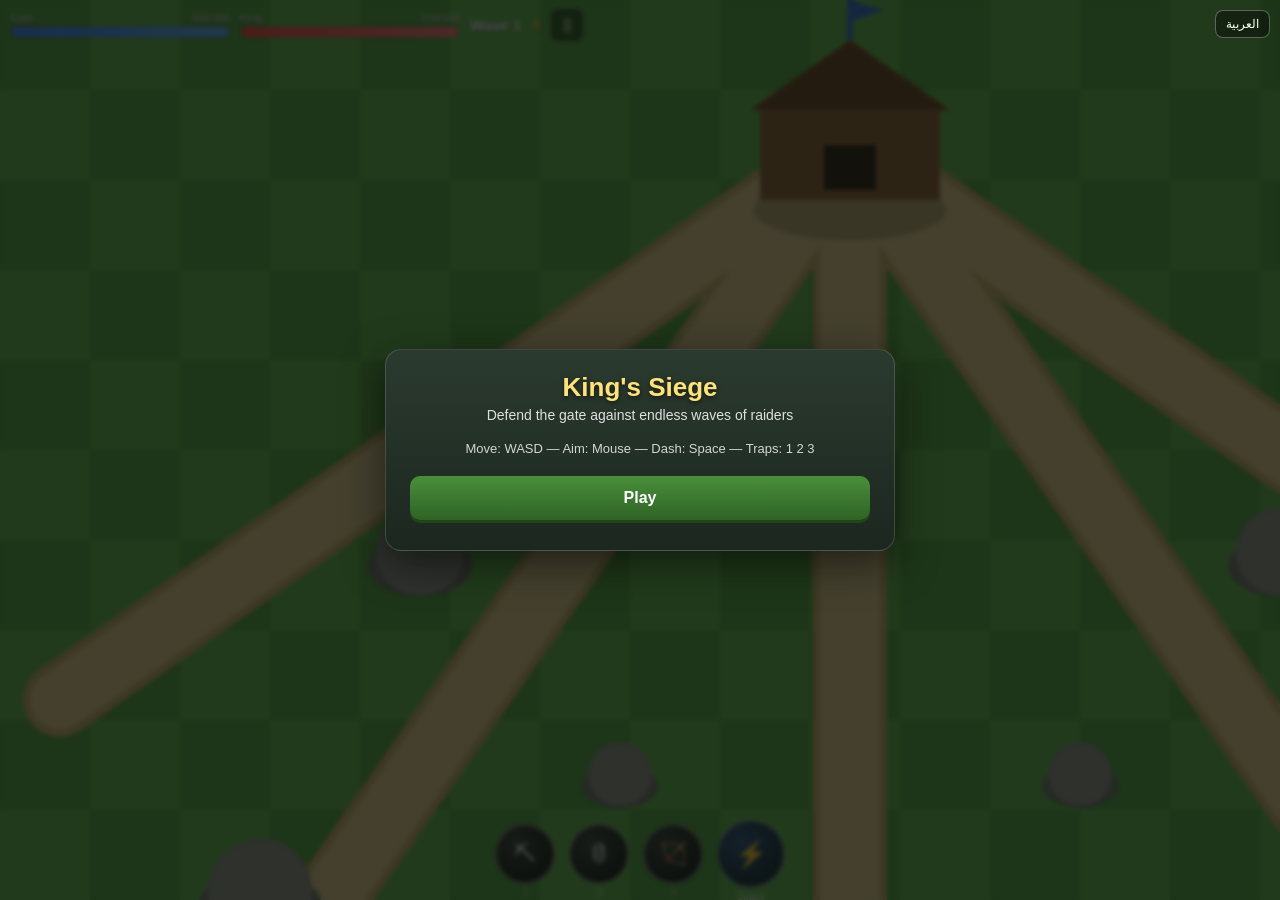
==== king-siege/index.html @ 13a7cc42 "Add King's Siege: a twin-stick gate-defense action game Top-down browser game inspired by mobile ads" ====
<!doctype html>
<html>
<head>
<meta charset="utf-8">
<meta name="viewport" content="width=device-width, initial-scale=1, maximum-scale=1, user-scalable=no, viewport-fit=cover">
<meta name="theme-color" content="#1a2a1f">
<title>King's Siege</title>
<link rel="icon" href="data:image/svg+xml,%3Csvg xmlns='http://www.w3.org/2000/svg' viewBox='0 0 32 32'%3E%3Crect width='32' height='32' fill='%235fae4a'/%3E%3Ccircle cx='16' cy='16' r='10' fill='%232b5fcf'/%3E%3Ccircle cx='16' cy='16' r='6' fill='%23f0c443'/%3E%3C/svg%3E">
<link rel="stylesheet" href="./style.css">
</head>
<body>
<canvas id="c"></canvas>
<div id="dev"></div>

<!-- HUD -->
<div id="hud">
  <div class="bar-wrap">
    <div class="bar-label"><span id="gateLbl">Gate</span><span id="gateNum">300/300</span></div>
    <div class="bar-bg"><div class="bar-fill gate" id="gateBar" style="width:100%"></div></div>
  </div>
  <div class="bar-wrap">
    <div class="bar-label"><span id="hpLbl">King</span><span id="hpNum">100/100</span></div>
    <div class="bar-bg"><div class="bar-fill hp" id="hpBar" style="width:100%"></div></div>
  </div>
  <div id="hudRight">
    <span id="waveLabel">Wave 1</span>
    <span id="goldLabel">0</span>
  </div>
  <button id="pauseBtn">||</button>
</div>

<div id="banner"></div>
<div id="floatTexts"></div>

<!-- virtual joysticks -->
<div class="stick-base" id="moveBase"></div>
<div class="stick-nub" id="moveNub"></div>
<div class="stick-base" id="aimBase"></div>
<div class="stick-nub" id="aimNub"></div>

<!-- bottom action bar -->
<div id="actionbar">
  <button class="actbtn" id="trapBtn1" data-trap="spike"><div class="cd" id="cd1"></div><span>⛏</span><span class="key">1</span></button>
  <button class="actbtn" id="trapBtn2" data-trap="barrel"><div class="cd" id="cd2"></div><span>🛢</span><span class="key">2</span></button>
  <button class="actbtn" id="trapBtn3" data-trap="tower"><div class="cd" id="cd3"></div><span>🏹</span><span class="key">3</span></button>
  <button class="actbtn dash" id="dashBtn"><div class="cd" id="cdDash"></div><span>⚡</span><span class="key" id="dashKey">Space</span></button>
</div>

<!-- start modal -->
<div class="modal" id="startModal">
  <button class="langbtn" id="langBtn1">English</button>
  <div class="card">
    <h1 id="startTitle">King's Siege</h1>
    <p class="sub" id="startSub">Defend the gate</p>
    <p class="howto" id="howto"></p>
    <button class="bigbtn" id="playBtn">Play</button>
  </div>
</div>

<!-- pause modal -->
<div class="modal hidden" id="pauseModal">
  <div class="card">
    <h1 id="pauseTitle">Paused</h1>
    <button class="bigbtn" id="resumeBtn">Resume</button>
    <button class="bigbtn secondary" id="restartFromPauseBtn">Restart</button>
    <button class="bigbtn ghost" id="menuFromPauseBtn">Main menu</button>
  </div>
</div>

<!-- shop modal -->
<div class="modal hidden" id="shopModal">
  <div class="card">
    <h1 id="shopTitle">Upgrade Shop</h1>
    <p class="sub" id="shopSub">Spend gold</p>
    <div class="upgrades" id="upgradeList"></div>
    <button class="bigbtn ghost" id="rerollBtn">Reroll (free)</button>
    <button class="bigbtn" id="nextWaveBtn">Next wave</button>
  </div>
</div>

<!-- game over modal -->
<div class="modal hidden" id="gameOverModal">
  <div class="card">
    <h1 id="goTitle">The gate has fallen</h1>
    <p class="sub" id="goSub">You held the line until wave 1</p>
    <p class="sub" id="goBest"></p>
    <button class="bigbtn" id="restartBtn">Restart</button>
    <button class="bigbtn ghost" id="menuFromGoBtn">Main menu</button>
  </div>
</div>

<script type="module" src="./main.js"></script>
</body>
</html>
---- king-siege/style.css ----
html, body {
  margin: 0;
  height: 100%;
  overflow: hidden;
  background: #1a2a1f;
  font-family: "Segoe UI", Tahoma, Geneva, Verdana, sans-serif;
  touch-action: none;
  -webkit-user-select: none;
  user-select: none;
}
canvas { display: block; position: fixed; inset: 0; }

#dev {
  position: fixed; top: 4px; left: 4px; color: #7CFC00;
  font: 12px monospace; z-index: 50; display: none; pointer-events: none;
  text-shadow: 0 0 2px #000;
}

/* ---------- HUD (top bar) ---------- */
#hud {
  position: fixed; top: 0; left: 0; right: 0; z-index: 20;
  display: flex; align-items: center; gap: 10px;
  padding: 8px 10px; box-sizing: border-box;
  pointer-events: none;
  font-size: 13px; color: #fff;
  text-shadow: 0 1px 2px rgba(0,0,0,.8);
}
[dir="rtl"] #hud { direction: rtl; }
.bar-wrap { flex: 1; min-width: 60px; max-width: 220px; }
.bar-label { display: flex; justify-content: space-between; font-size: 11px; opacity: .9; margin-bottom: 2px; }
.bar-bg { height: 10px; border-radius: 6px; background: rgba(0,0,0,.45); border: 1px solid rgba(255,255,255,.25); overflow: hidden; }
.bar-fill { height: 100%; border-radius: 6px; transition: width .15s ease-out; }
.bar-fill.gate { background: linear-gradient(90deg,#3b82f6,#60a5fa); }
.bar-fill.hp { background: linear-gradient(90deg,#ef4444,#f87171); }
#hudRight { display: flex; align-items: center; gap: 12px; white-space: nowrap; }
#waveLabel { font-weight: 700; font-size: 15px; }
#goldLabel { font-weight: 700; color: #ffd766; }
#pauseBtn {
  pointer-events: auto; width: 34px; height: 34px; border-radius: 8px;
  background: rgba(0,0,0,.45); border: 1px solid rgba(255,255,255,.3);
  color: #fff; font-size: 16px; display: flex; align-items: center; justify-content: center;
}

/* ---------- banners ---------- */
#banner {
  position: fixed; top: 22%; left: 50%; transform: translate(-50%,-50%) scale(.9);
  z-index: 25; font-size: 34px; font-weight: 800; color: #ffe27a;
  text-shadow: 0 2px 6px rgba(0,0,0,.8), 0 0 20px rgba(255,180,0,.6);
  opacity: 0; pointer-events: none; transition: opacity .25s ease, transform .25s ease;
  text-align: center; padding: 0 12px;
}
#banner.show { opacity: 1; transform: translate(-50%,-50%) scale(1); }

/* ---------- bottom action bar ---------- */
#actionbar {
  position: fixed; left: 0; right: 0; bottom: 0; z-index: 20;
  display: flex; align-items: center; justify-content: center; gap: 14px;
  height: 92px; padding-bottom: env(safe-area-inset-bottom, 0);
  pointer-events: none;
}
.actbtn {
  pointer-events: auto; position: relative; width: 60px; height: 60px; border-radius: 50%;
  background: radial-gradient(circle at 35% 30%, #3a3a3a, #17171a 70%);
  border: 2px solid rgba(255,255,255,.35); color: #fff;
  display: flex; align-items: center; justify-content: center; font-size: 22px;
  opacity: .95;
}
.actbtn.locked { opacity: .35; filter: grayscale(1); }
.actbtn .cd {
  position: absolute; inset: 0; border-radius: 50%;
  background: conic-gradient(rgba(0,0,0,.75) var(--p,0%), transparent 0);
  pointer-events: none;
}
.actbtn .key { position: absolute; bottom: -16px; font-size: 10px; opacity: .7; left: 50%; transform: translateX(-50%); }
.actbtn.dash { width: 68px; height: 68px; font-size: 26px; background: radial-gradient(circle at 35% 30%, #2b4a86, #142238 70%); }

/* ---------- joystick zones (visual nub) ---------- */
.stick-base { position: fixed; z-index: 15; width: 100px; height: 100px; border-radius: 50%;
  border: 2px solid rgba(255,255,255,.35); background: rgba(255,255,255,.06); display: none; }
.stick-nub { position: fixed; z-index: 16; width: 46px; height: 46px; border-radius: 50%;
  background: rgba(255,255,255,.35); display: none; }

/* ---------- modals ---------- */
.modal {
  position: fixed; inset: 0; z-index: 40; display: flex; align-items: center; justify-content: center;
  background: rgba(10,15,10,.72); backdrop-filter: blur(2px);
}
.modal.hidden { display: none; }
.card {
  background: linear-gradient(180deg,#2b3a2f,#1c271f); border: 1px solid rgba(255,255,255,.15);
  border-radius: 16px; padding: 22px 24px; max-width: 460px; width: 92%; color: #fff;
  box-shadow: 0 12px 40px rgba(0,0,0,.5); text-align: center; max-height: 88vh; overflow-y: auto;
}
.card h1 { margin: 0 0 4px; font-size: 26px; color: #ffe27a; text-shadow: 0 2px 4px rgba(0,0,0,.5); }
.card p.sub { margin: 0 0 16px; opacity: .85; font-size: 14px; }
.bigbtn {
  display: block; width: 100%; padding: 13px; margin: 8px 0; border: none; border-radius: 10px;
  background: linear-gradient(180deg,#4a8f3c,#2f6326); color: #fff; font-size: 16px; font-weight: 700;
  box-shadow: 0 3px 0 #1f4519;
}
.bigbtn:active { transform: translateY(2px); box-shadow: 0 1px 0 #1f4519; }
.bigbtn.secondary { background: linear-gradient(180deg,#4a4a4a,#2c2c2c); box-shadow: 0 3px 0 #191919; }
.bigbtn.ghost { background: transparent; border: 1px solid rgba(255,255,255,.3); box-shadow: none; }
.howto { font-size: 13px; opacity: .8; margin: 10px 0 16px; line-height: 1.6; }
.langbtn {
  position: absolute; top: 10px; inset-inline-end: 10px; z-index: 41; pointer-events: auto;
  padding: 6px 10px; border-radius: 8px; background: rgba(0,0,0,.4); color: #fff; border: 1px solid rgba(255,255,255,.3);
  font-size: 12px;
}

.upgrades { display: flex; flex-direction: column; gap: 8px; margin: 14px 0; }
.upgcard {
  display: flex; align-items: center; justify-content: space-between; gap: 10px;
  background: rgba(255,255,255,.06); border: 1px solid rgba(255,255,255,.15); border-radius: 10px;
  padding: 10px 12px; text-align: start;
}
.upgcard .info { flex: 1; }
.upgcard .name { font-weight: 700; font-size: 14px; }
.upgcard .desc { font-size: 12px; opacity: .75; }
.upgcard button {
  border: none; border-radius: 8px; padding: 8px 12px; font-weight: 700; font-size: 13px;
  background: linear-gradient(180deg,#e8b93a,#c8931c); color: #2a1c00; white-space: nowrap;
}
.upgcard button:disabled { opacity: .4; }

#floatTexts { position: fixed; inset: 0; z-index: 18; pointer-events: none; overflow: hidden; }
.floatText {
  position: absolute; font-weight: 800; font-size: 15px; color: #fff;
  text-shadow: 0 1px 3px rgba(0,0,0,.8); transform: translate(-50%,-50%);
  animation: floatUp 0.8s ease-out forwards;
}
@keyframes floatUp {
  0% { opacity: 1; transform: translate(-50%,-50%) translateY(0); }
  100% { opacity: 0; transform: translate(-50%,-50%) translateY(-40px); }
}
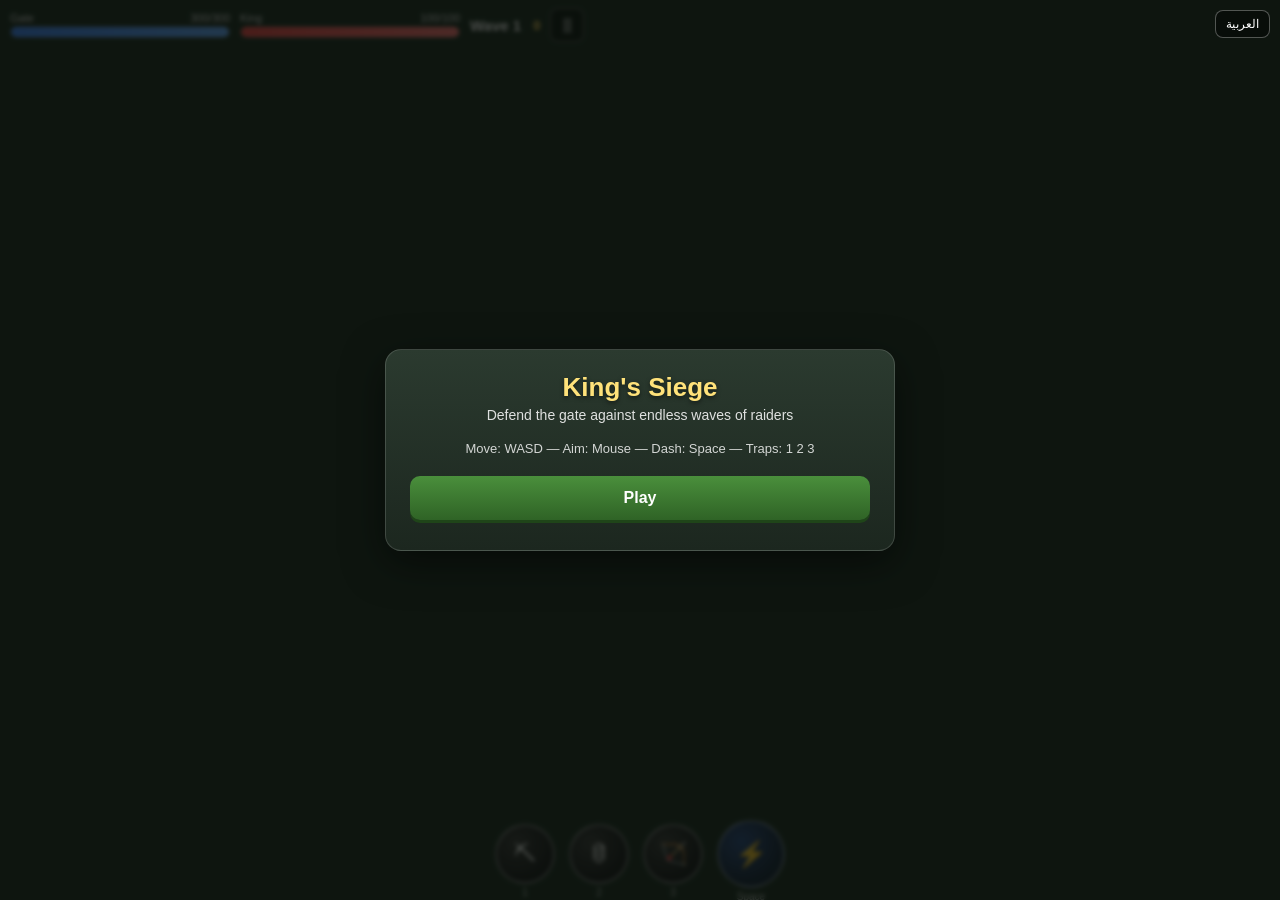
==== commit d37ed0ae: "Make King's Siege installable as a PWA Add a web app manifest, generated app icons (home-screen icon" ====
--- a/king-siege/index.html
+++ b/king-siege/index.html
@@ -4,8 +4,14 @@
 <meta charset="utf-8">
 <meta name="viewport" content="width=device-width, initial-scale=1, maximum-scale=1, user-scalable=no, viewport-fit=cover">
 <meta name="theme-color" content="#1a2a1f">
+<meta name="mobile-web-app-capable" content="yes">
+<meta name="apple-mobile-web-app-capable" content="yes">
+<meta name="apple-mobile-web-app-status-bar-style" content="black-translucent">
+<meta name="apple-mobile-web-app-title" content="King's Siege">
 <title>King's Siege</title>
-<link rel="icon" href="data:image/svg+xml,%3Csvg xmlns='http://www.w3.org/2000/svg' viewBox='0 0 32 32'%3E%3Crect width='32' height='32' fill='%235fae4a'/%3E%3Ccircle cx='16' cy='16' r='10' fill='%232b5fcf'/%3E%3Ccircle cx='16' cy='16' r='6' fill='%23f0c443'/%3E%3C/svg%3E">
+<link rel="manifest" href="./manifest.json">
+<link rel="icon" href="./icons/icon-192.png">
+<link rel="apple-touch-icon" href="./icons/apple-touch-icon.png">
 <link rel="stylesheet" href="./style.css">
 </head>
 <body>
